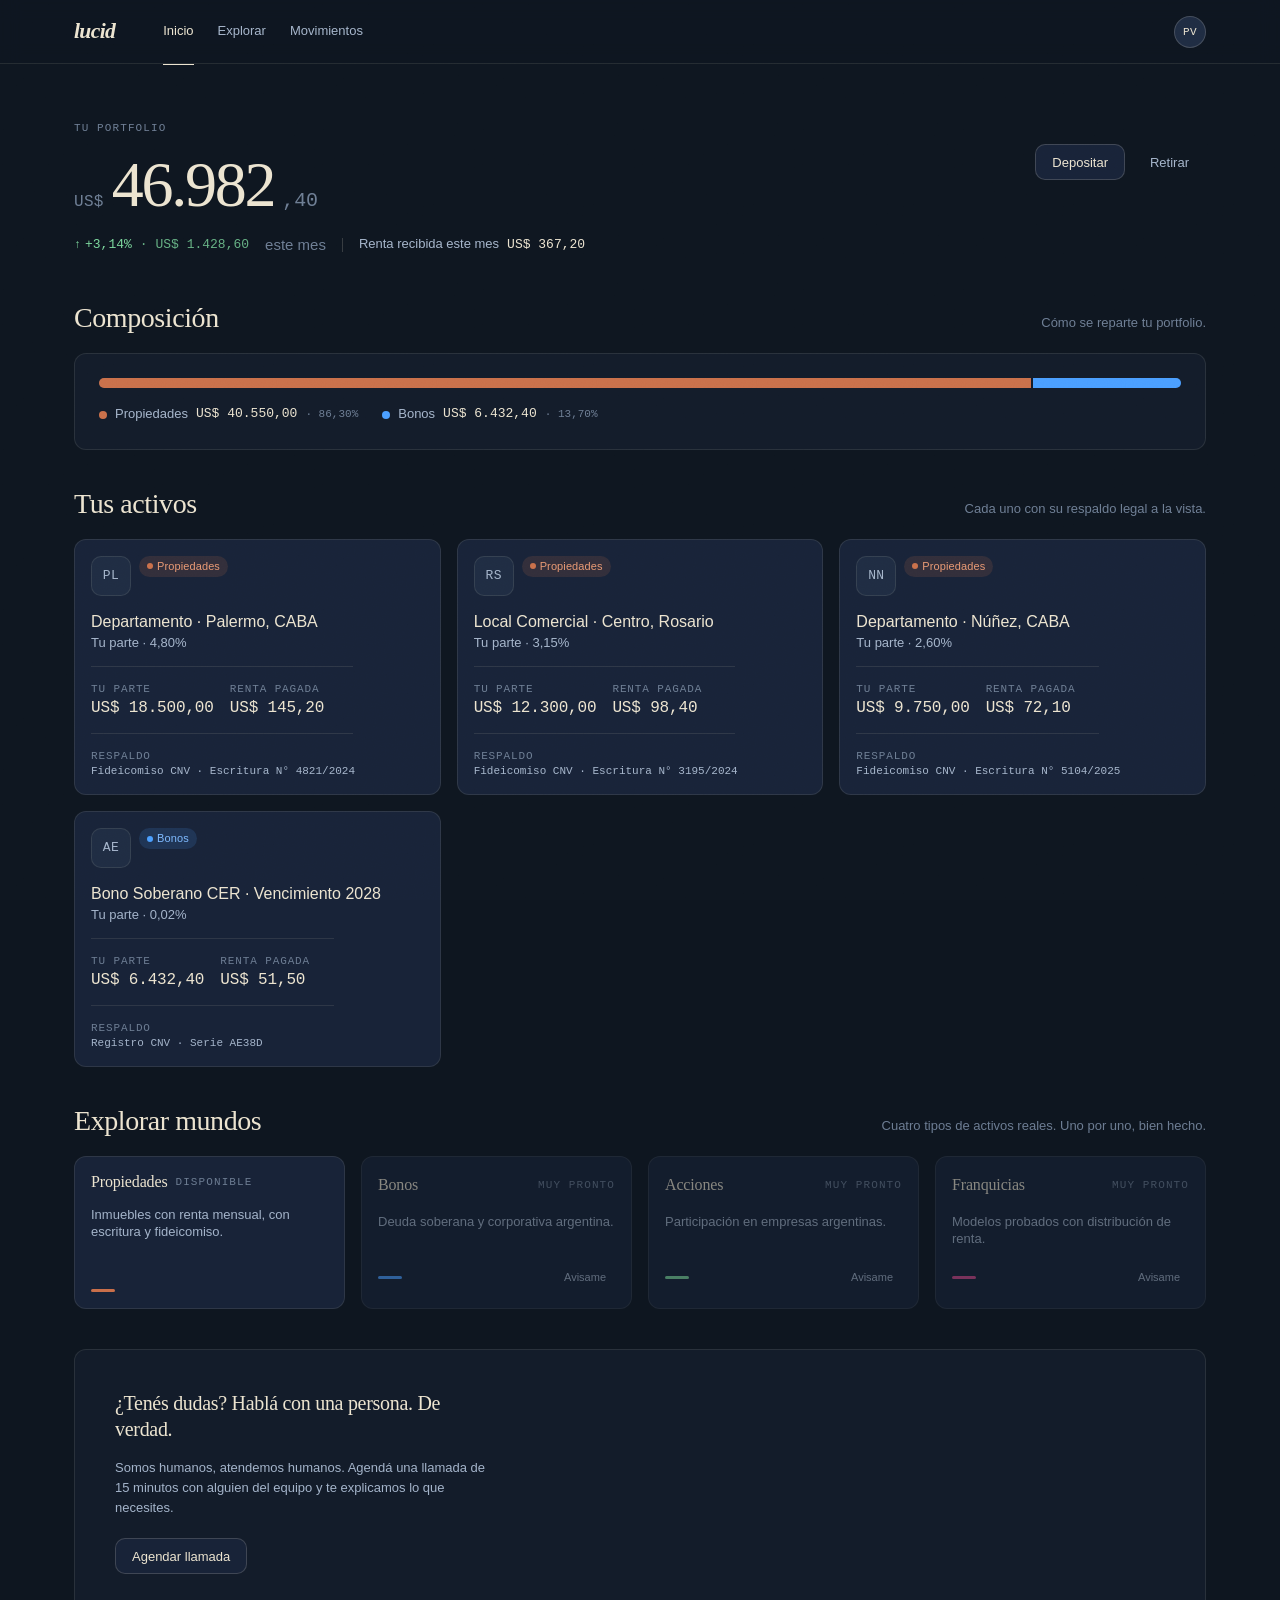
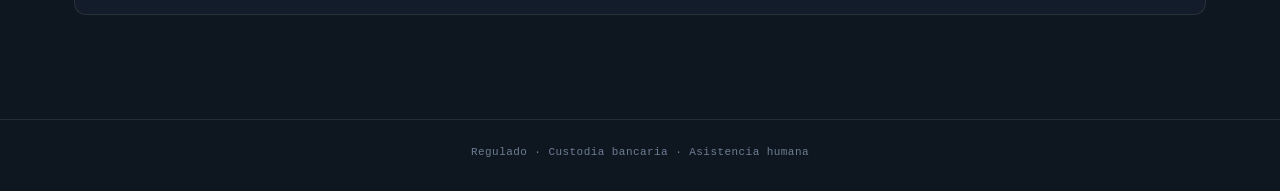
==== app.html @ 6e8e68ed "Initial commit — Lucid landing + panel Landing (index.html): - Hero con asamblea tokenizada: SVG mes" ====
<!DOCTYPE html>
<html lang="es-AR">
<head>
  <meta charset="UTF-8">
  <meta name="viewport" content="width=device-width, initial-scale=1">
  <meta name="theme-color" content="#0E1620">
  <title>lucid · Panel</title>
  <meta name="description" content="lucid — invertí en activos reales, con respaldo a la vista.">

  <link rel="icon" type="image/svg+xml" href="img/favicon.svg">

  <link rel="preconnect" href="https://fonts.googleapis.com">
  <link rel="preconnect" href="https://fonts.gstatic.com" crossorigin>
  <link rel="stylesheet" href="https://fonts.googleapis.com/css2?family=Unbounded:wght@400;500;600;700;800;900&family=Geist:wght@400;500;600;700&family=Geist+Mono:wght@400;500&display=swap">

  <link rel="stylesheet" href="css/tokens.css">
  <link rel="stylesheet" href="css/layout.css">
  <link rel="stylesheet" href="css/components.css">
</head>
<body>
  <div class="app">

    <!-- ============================================================ Topbar -->
    <header class="topbar">
      <div class="topbar__inner">
        <a href="index.html" class="wordmark" aria-label="lucid, ir al sitio público">
          lucid
        </a>

        <nav class="topbar__nav" aria-label="Navegación principal">
          <a href="#" class="nav__link nav__link--active" aria-current="page">Inicio</a>
          <a href="#" class="nav__link">Explorar</a>
          <a href="#" class="nav__link">Movimientos</a>
        </nav>

        <div class="topbar__actions">
          <button class="avatar" aria-label="Tu cuenta" data-avatar>PV</button>
        </div>
      </div>
    </header>

    <main class="main">

      <!-- ============================================================ Hero -->
      <section class="hero" aria-labelledby="hero-label">
        <div class="hero__main">
          <span class="hero__label" id="hero-label">Tu portfolio</span>

          <div class="hero__total">
            <span class="hero__currency">US$</span>
            <span class="hero__amount" data-total-int aria-live="polite">0</span><span class="hero__cents" data-total-dec>,00</span>
          </div>

          <div class="hero__meta">
            <span class="hero__delta hero__delta--up" data-delta>
              <span class="hero__delta-arrow" aria-hidden="true">↑</span>
              <span data-delta-value>+0,00%</span>
              <span class="hero__delta-abs" data-delta-abs>US$ 0,00</span>
            </span>
            <span class="hero__delta-period" data-delta-period>este mes</span>

            <span class="hero__separator" aria-hidden="true"></span>

            <span class="hero__rent">
              Renta recibida este mes
              <span class="hero__rent-value" data-rent>US$ 0,00</span>
            </span>
          </div>
        </div>

        <div class="hero__actions" role="group" aria-label="Acciones de dinero">
          <button class="btn btn--secondary" aria-label="Depositar dinero">Depositar</button>
          <button class="btn btn--ghost"     aria-label="Retirar dinero">Retirar</button>
        </div>
      </section>

      <!-- ============================================================ Composición -->
      <section class="section" id="composition-section" aria-labelledby="composition-title" hidden>
        <div class="section__header">
          <h2 class="section__title" id="composition-title">Composición</h2>
          <span class="section__hint">Cómo se reparte tu portfolio.</span>
        </div>
        <div class="composition" data-composition></div>
      </section>

      <!-- ============================================================ Mis activos -->
      <section class="section" aria-labelledby="assets-title">
        <div class="section__header">
          <h2 class="section__title" id="assets-title">Tus activos</h2>
          <span class="section__hint">Cada uno con su respaldo legal a la vista.</span>
        </div>
        <div class="assets-grid" data-assets></div>
      </section>

      <!-- ============================================================ Mundos -->
      <section class="section" aria-labelledby="worlds-title">
        <div class="section__header">
          <h2 class="section__title" id="worlds-title">Explorar mundos</h2>
          <span class="section__hint">Cuatro tipos de activos reales. Uno por uno, bien hecho.</span>
        </div>
        <div class="worlds-row" data-worlds></div>
      </section>

      <!-- ============================================================ Asistente humano -->
      <section class="section" aria-labelledby="assist-title">
        <div class="assist">
          <h2 class="assist__title" id="assist-title">¿Tenés dudas? Hablá con una persona. De verdad.</h2>
          <p class="assist__desc">Somos humanos, atendemos humanos. Agendá una llamada de 15 minutos con alguien del equipo y te explicamos lo que necesites.</p>
          <button class="btn btn--secondary assist__cta">Agendar llamada</button>
        </div>
      </section>

    </main>

    <!-- ============================================================ Footer -->
    <footer class="footer">
      <div class="footer__inner">
        Regulado · Custodia bancaria · Asistencia humana
      </div>
    </footer>

  </div>

  <script src="js/app.js"></script>
</body>
</html>
---- css/tokens.css ----
/* ==========================================================================
   LUCID · Design tokens
   Paleta "Mercado nocturno" — dark-first, navy petróleo con tinta crema.
   Escapa del "otro dark UI genérico" invirtiendo la temperatura:
   fondo frío, tinta cálida, acentos saturados vivos.

   Referencias madre: Ondo Finance (RWA institucional), Ethena, Klim.
   ========================================================================== */

:root {
  /* ============================================================
     Superficies — navy petróleo, no negro puro
     ============================================================ */
  --bg:    #0E1620;   /* base — landing y dashboard */
  --bg-1:  #131C2A;   /* elevación 1 — bloques teñidos sutiles */
  --bg-2:  #182338;   /* card estándar */
  --bg-3:  #1F2C42;   /* superficie fuerte — hover, chips */

  /* ============================================================
     Texto — crema cálida, no blanco frío
     ============================================================ */
  --text-primary:   #ECE4D0;
  --text-secondary: #A4B4CA;
  --text-muted:     #6D7D93;
  --text-disabled:  #4A5872;

  /* ============================================================
     Bordes hairline
     ============================================================ */
  --border:        rgba(236, 228, 208, 0.10);
  --border-strong: rgba(236, 228, 208, 0.18);
  --border-focus:  rgba(229, 178, 74, 0.55);   /* halo ámbar en focus */

  /* ============================================================
     Marca — ámbar Lucid
     Único en fintech AR. Cercano a oro / trigo / reserva.
     No es naranja pop; es un ámbar profundo con warmth.
     ============================================================ */
  --brand:       #E5B24A;
  --brand-hover: #FFC96B;
  --brand-ink:   #F5C670;
  --brand-tint:  rgba(229, 178, 74, 0.14);

  /* ============================================================
     Verticales — cada mundo con su color propio
     ============================================================ */
  /* Propiedades — terracota (identidad del vertical) */
  --world-propiedades:      #C96F4A;
  --world-propiedades-tint: rgba(201, 111, 74, 0.14);
  --world-propiedades-ink:  #E89873;

  /* Bonos — cobalto Base */
  --world-bonos:      #4A9EFF;
  --world-bonos-tint: rgba(74, 158, 255, 0.14);
  --world-bonos-ink:  #7CB8FF;

  /* Acciones — verde menta Pendle */
  --world-acciones:      #7BD69C;
  --world-acciones-tint: rgba(123, 214, 156, 0.14);
  --world-acciones-ink:  #9CE0B5;

  /* Franquicias — magenta Uniswap-adjacent (único en fintech AR) */
  --world-franquicias:      #D14A8C;
  --world-franquicias-tint: rgba(209, 74, 140, 0.14);
  --world-franquicias-ink:  #E876AA;

  /* ============================================================
     Performance — verdes y rojos que dialogan con la paleta
     ============================================================ */
  --positive: #7BD69C;
  --negative: #E77070;

  /* ============================================================
     Tipografía — Zodiak (display serif) + Switzer (body sans)
     Zodiak: serif de display con cortes modernistas. Italic
     como gesto editorial principal (wordmark, tagline).
     Switzer: neo-grotesque refinado tipo Söhne, cuerpo silencioso.
     JetBrains Mono se queda para cifras tabulares.
     ============================================================ */
  --font-display: 'Zodiak', 'Times New Roman', serif;
  --font-body:    'Switzer', -apple-system, BlinkMacSystemFont, 'Segoe UI', sans-serif;
  --font-mono:    'JetBrains Mono', ui-monospace, 'SF Mono', Menlo, monospace;

  /* Escala tipográfica (rem, base 16px) */
  --text-xs:   0.6875rem;   /* 11px */
  --text-sm:   0.8125rem;   /* 13px */
  --text-base: 0.9375rem;   /* 15px — un pelo más grande, Geist respira */
  --text-md:   1rem;        /* 16px */
  --text-lg:   1.25rem;     /* 20px */
  --text-xl:   1.75rem;     /* 28px */
  --text-2xl:  2.5rem;      /* 40px */
  --text-3xl:  4rem;        /* 64px */

  /* Pesos */
  --weight-regular:   400;
  --weight-medium:    500;
  --weight-semibold:  600;
  --weight-bold:      700;
  --weight-extrabold: 800;

  /* Line heights */
  --leading-tight: 1.02;
  --leading-snug:  1.30;
  --leading-base:  1.55;

  /* Espaciado */
  --space-1: 4px;
  --space-2: 8px;
  --space-3: 16px;
  --space-4: 24px;
  --space-5: 40px;
  --space-6: 64px;
  --space-7: 96px;
  --space-8: 128px;

  /* Radius */
  --radius-sm:   10px;   /* controles */
  --radius-md:   12px;   /* CTAs pill (pulze pattern) */
  --radius-lg:   16px;   /* cards */
  --radius-xl:   20px;   /* superficies grandes */
  --radius-full: 999px;  /* pills, dots, nav flotante */

  /* Transiciones */
  --ease:            cubic-bezier(0.4, 0, 0.2, 1);
  --transition-fast: 150ms var(--ease);
  --transition-base: 200ms var(--ease);
  --transition-slow: 250ms var(--ease);

  /* Layout */
  --max-width:        1180px;
  --max-width-narrow: 880px;
  --topbar-height:    64px;
}

/* ==========================================================================
   Reset y base
   ========================================================================== */

*, *::before, *::after {
  box-sizing: border-box;
  margin: 0;
  padding: 0;
}

html {
  -webkit-text-size-adjust: 100%;
  -moz-tab-size: 4;
  tab-size: 4;
}

body {
  min-height: 100vh;
  background: var(--bg);
  color: var(--text-primary);
  font-family: var(--font-body);
  font-size: var(--text-base);
  line-height: var(--leading-base);
  font-weight: var(--weight-regular);
  -webkit-font-smoothing: antialiased;
  -moz-osx-font-smoothing: grayscale;
  text-rendering: optimizeLegibility;
}

button, input, select, textarea {
  font-family: inherit;
  font-size: inherit;
  color: inherit;
}

button {
  background: transparent;
  border: 0;
  cursor: pointer;
}

a {
  color: inherit;
  text-decoration: none;
}

img, svg {
  display: block;
  max-width: 100%;
}

.num {
  font-family: var(--font-mono);
  font-variant-numeric: tabular-nums;
  font-feature-settings: 'tnum' 1;
  letter-spacing: -0.01em;
}

:focus-visible {
  outline: 2px solid var(--border-focus);
  outline-offset: 2px;
  border-radius: 4px;
}

.visually-hidden {
  position: absolute;
  width: 1px;
  height: 1px;
  padding: 0;
  margin: -1px;
  overflow: hidden;
  clip: rect(0, 0, 0, 0);
  border: 0;
}

@media (prefers-reduced-motion: reduce) {
  *, *::before, *::after {
    animation-duration: 0.01ms !important;
    transition-duration: 0.01ms !important;
  }
}
---- css/layout.css ----
/* ==========================================================================
   LUCID · Layout
   Estructura de la app: contenedor, topbar, secciones, grids, footer.
   Mobile-first. Ancho máximo 1180px, contenido siempre respirado.
   ========================================================================== */

.app {
  min-height: 100vh;
  display: flex;
  flex-direction: column;
}

/* ---------- Topbar ----------------------------------------------------- */
.topbar {
  position: sticky;
  top: 0;
  z-index: 10;
  height: var(--topbar-height);
  background: color-mix(in srgb, var(--bg) 88%, transparent);
  backdrop-filter: blur(10px);
  -webkit-backdrop-filter: blur(10px);
  border-bottom: 1px solid var(--border);
}

.topbar__inner {
  height: 100%;
  max-width: var(--max-width);
  margin: 0 auto;
  padding: 0 var(--space-4);
  display: flex;
  align-items: center;
  gap: var(--space-4);
}

.topbar__nav {
  display: flex;
  gap: var(--space-4);
  margin-left: var(--space-4);
  flex: 1;
}

.topbar__actions {
  display: flex;
  align-items: center;
  gap: var(--space-3);
}

/* ---------- Main ------------------------------------------------------- */
.main {
  flex: 1;
  width: 100%;
  max-width: var(--max-width);
  margin: 0 auto;
  padding: var(--space-5) var(--space-4) var(--space-6);
  display: flex;
  flex-direction: column;
  gap: var(--space-5);
}

/* ---------- Section reutilizable -------------------------------------- */
.section {
  display: flex;
  flex-direction: column;
  gap: var(--space-3);
}

.section__header {
  display: flex;
  align-items: baseline;
  justify-content: space-between;
  gap: var(--space-3);
  padding-bottom: var(--space-1);
}

.section__title {
  font-family: var(--font-display);
  font-size: var(--text-xl);
  font-weight: var(--weight-regular);
  color: var(--text-primary);
  letter-spacing: -0.015em;
  line-height: var(--leading-tight);
}

.section__hint {
  font-size: var(--text-sm);
  color: var(--text-muted);
}

/* ---------- Grids ------------------------------------------------------ */
.assets-grid {
  display: grid;
  grid-template-columns: repeat(auto-fill, minmax(280px, 1fr));
  gap: var(--space-3);
}

.worlds-row {
  display: grid;
  grid-template-columns: repeat(4, 1fr);
  gap: var(--space-3);
}

/* ---------- Footer ----------------------------------------------------- */
.footer {
  border-top: 1px solid var(--border);
  padding: var(--space-4);
  margin-top: var(--space-5);
}

.footer__inner {
  max-width: var(--max-width);
  margin: 0 auto;
  font-family: var(--font-mono);
  font-size: var(--text-xs);
  color: var(--text-muted);
  letter-spacing: 0.04em;
  text-align: center;
}

/* ==========================================================================
   Responsive
   ========================================================================== */

@media (max-width: 900px) {
  .worlds-row {
    grid-template-columns: repeat(2, 1fr);
  }
}

@media (max-width: 720px) {
  .topbar__inner {
    padding: 0 var(--space-3);
    gap: var(--space-3);
  }
  .topbar__nav {
    margin-left: var(--space-3);
    gap: var(--space-3);
  }
  .main {
    padding: var(--space-4) var(--space-3) var(--space-5);
    gap: var(--space-5);
  }
}

@media (max-width: 520px) {
  .topbar__nav {
    /* En móvil dejamos wordmark + avatar; la nav vive en el drawer del futuro */
    display: none;
  }
  .assets-grid {
    grid-template-columns: 1fr;
  }
  .worlds-row {
    grid-template-columns: 1fr;
  }
}
---- css/components.css ----
/* ==========================================================================
   LUCID · Componentes
   Wordmark, botones, chips, hero, composición, asset card, world tile,
   asistente humano. Todos los valores vienen de tokens.css.
   ========================================================================== */

/* ==========================================================================
   Textura de papel — grano SVG procedural aplicado globalmente.
   Muy sutil (opacidad ~0.05), pointer-events off. Compensa la frialdad
   digital del navy petróleo con un touch material tipo impresión offset.
   Se aplica a landing y dashboard por igual (tokens.css es shared).
   ========================================================================== */
body::before {
  content: '';
  position: fixed;
  inset: 0;
  z-index: 100;
  pointer-events: none;
  opacity: 0.055;
  mix-blend-mode: overlay;
  background-image: url("data:image/svg+xml;utf8,<svg xmlns='http://www.w3.org/2000/svg' width='160' height='160'><filter id='n'><feTurbulence type='fractalNoise' baseFrequency='0.9' numOctaves='2' stitchTiles='stitch' seed='7'/><feColorMatrix values='0 0 0 0 0.93 0 0 0 0 0.89 0 0 0 0 0.81 0 0 0 0.85 0'/></filter><rect width='100%25' height='100%25' filter='url(%23n)'/></svg>");
  background-repeat: repeat;
  background-size: 160px 160px;
}

/* Con prefers-reduced-transparency respetamos la preferencia del sistema. */
@media (prefers-reduced-transparency: reduce) {
  body::before { display: none; }
}

/* ---------- Wordmark ---------------------------------------------------
   "lucid" en minúscula. La "i" es un haz (dotless ı) en color ámbar brand,
   con leve halo — la "luz" de la marca. Se reusa en topbar y footer.
   ---------------------------------------------------------------------- */
.wordmark {
  display: inline-flex;
  align-items: baseline;
  font-family: var(--font-display);
  font-size: 1.35rem;
  line-height: 1;
  font-weight: 700;
  font-style: italic;
  letter-spacing: -0.03em;
  color: var(--text-primary);
  user-select: none;
}


/* ---------- Nav topbar ------------------------------------------------- */
.nav__link {
  position: relative;
  font-size: var(--text-sm);
  color: var(--text-secondary);
  padding: var(--space-1) 0;
  transition: color var(--transition-fast);
}

.nav__link:hover {
  color: var(--text-primary);
}

.nav__link--active {
  color: var(--text-primary);
}

/* Subrayado hairline del link activo, alineado al borde inferior de la topbar */
.nav__link--active::after {
  content: '';
  position: absolute;
  inset: auto 0 -19px 0;
  height: 1px;
  background: var(--text-primary);
}

/* ---------- Avatar ----------------------------------------------------- */
.avatar {
  width: 32px;
  height: 32px;
  border-radius: var(--radius-full);
  background: var(--bg-3);
  border: 1px solid var(--border-strong);
  color: var(--text-primary);
  font-family: var(--font-mono);
  font-size: var(--text-xs);
  font-weight: var(--weight-medium);
  display: inline-flex;
  align-items: center;
  justify-content: center;
  letter-spacing: 0.03em;
  transition: border-color var(--transition-fast), background var(--transition-fast);
}

.avatar:hover {
  border-color: var(--border-focus);
  background: var(--bg-2);
}

/* ---------- Botones ---------------------------------------------------- */
.btn {
  display: inline-flex;
  align-items: center;
  justify-content: center;
  gap: var(--space-2);
  height: 36px;
  padding: 0 var(--space-3);
  border: 1px solid transparent;
  border-radius: var(--radius-sm);
  font-size: var(--text-sm);
  font-weight: var(--weight-medium);
  line-height: 1;
  white-space: nowrap;
  transition:
    background var(--transition-fast),
    border-color var(--transition-fast),
    color var(--transition-fast);
}

.btn--primary {
  background: var(--text-primary);
  color: var(--bg);
}
.btn--primary:hover {
  background: #ffffff;
}

.btn--secondary {
  background: var(--bg-2);
  color: var(--text-primary);
  border-color: var(--border-strong);
}
.btn--secondary:hover {
  background: var(--bg-3);
  border-color: var(--border-focus);
}

.btn--ghost {
  background: transparent;
  color: var(--text-secondary);
  border-color: transparent;
}
.btn--ghost:hover {
  color: var(--text-primary);
  background: var(--bg-2);
}

.btn--sm {
  height: 28px;
  padding: 0 var(--space-2);
  font-size: var(--text-xs);
}

.btn:disabled,
.btn[aria-disabled='true'] {
  cursor: not-allowed;
  color: var(--text-disabled);
  background: transparent;
  border-color: var(--border);
}

/* ---------- Chip de mundo --------------------------------------------- */
.chip {
  display: inline-flex;
  align-items: center;
  gap: var(--space-1);
  padding: 3px var(--space-2);
  border-radius: var(--radius-full);
  font-family: var(--font-body);
  font-size: var(--text-xs);
  font-weight: var(--weight-medium);
  line-height: 1.4;
  letter-spacing: 0.01em;
  white-space: nowrap;
}

.chip__dot {
  width: 6px;
  height: 6px;
  border-radius: var(--radius-full);
}

.chip--propiedades { background: var(--world-propiedades-tint); color: var(--world-propiedades-ink); }
.chip--propiedades .chip__dot { background: var(--world-propiedades); }

.chip--bonos { background: var(--world-bonos-tint); color: var(--world-bonos-ink); }
.chip--bonos .chip__dot { background: var(--world-bonos); }

.chip--acciones { background: var(--world-acciones-tint); color: var(--world-acciones-ink); }
.chip--acciones .chip__dot { background: var(--world-acciones); }

.chip--franquicias { background: var(--world-franquicias-tint); color: var(--world-franquicias-ink); }
.chip--franquicias .chip__dot { background: var(--world-franquicias); }

/* ==========================================================================
   HERO — el valor total del portfolio
   Jerarquía innegociable: total → variación → renta.
   ========================================================================== */

.hero {
  display: flex;
  align-items: flex-start;
  justify-content: space-between;
  gap: var(--space-4);
  padding: var(--space-3) 0 var(--space-2);
}

.hero__main {
  display: flex;
  flex-direction: column;
  gap: var(--space-3);
  min-width: 0;
}

.hero__label {
  font-family: var(--font-mono);
  font-size: var(--text-xs);
  color: var(--text-muted);
  text-transform: uppercase;
  letter-spacing: 0.1em;
}

.hero__total {
  display: flex;
  align-items: baseline;
  gap: var(--space-2);
  flex-wrap: wrap;
}

.hero__currency {
  font-family: var(--font-mono);
  font-size: var(--text-md);
  color: var(--text-muted);
  font-weight: var(--weight-regular);
  letter-spacing: 0.02em;
}

.hero__amount {
  font-family: var(--font-display);
  font-size: var(--text-3xl);
  font-weight: var(--weight-regular);
  color: var(--text-primary);
  letter-spacing: -0.035em;
  line-height: 1;
  font-variant-numeric: tabular-nums;
}

.hero__cents {
  font-family: var(--font-mono);
  font-size: 1.25rem;
  color: var(--text-muted);
  font-variant-numeric: tabular-nums;
  letter-spacing: -0.01em;
}

.hero__meta {
  display: flex;
  align-items: center;
  gap: var(--space-3);
  flex-wrap: wrap;
}

.hero__delta {
  display: inline-flex;
  align-items: center;
  gap: 4px;
  font-family: var(--font-mono);
  font-size: var(--text-sm);
  font-variant-numeric: tabular-nums;
}

.hero__delta--up   { color: var(--positive); }
.hero__delta--down { color: var(--negative); }

.hero__delta-arrow { font-size: 0.9em; }
.hero__delta-abs   { color: currentColor; opacity: 0.8; margin-left: 4px; }
.hero__delta-period { color: var(--text-muted); font-family: var(--font-body); }

.hero__separator {
  width: 1px;
  height: 14px;
  background: var(--border-strong);
}

.hero__rent {
  display: inline-flex;
  align-items: baseline;
  gap: var(--space-2);
  font-size: var(--text-sm);
  color: var(--text-secondary);
}

.hero__rent-value {
  font-family: var(--font-mono);
  color: var(--text-primary);
  font-variant-numeric: tabular-nums;
}

.hero__actions {
  display: flex;
  gap: var(--space-2);
  align-self: flex-start;
  padding-top: var(--space-4);
}

/* ==========================================================================
   COMPOSICIÓN — barra segmentada por mundo + leyenda
   ========================================================================== */

.composition {
  background: var(--bg-1);
  border: 1px solid var(--border);
  border-radius: var(--radius-md);
  padding: var(--space-4);
  display: flex;
  flex-direction: column;
  gap: var(--space-3);
}

.composition__bar {
  display: flex;
  height: 10px;
  width: 100%;
  border-radius: var(--radius-full);
  overflow: hidden;
  background: var(--bg-3);
}

.composition__segment {
  height: 100%;
  transition: opacity var(--transition-fast);
}

.composition__segment + .composition__segment {
  /* Gap sutil entre segmentos, sin encimar el color */
  box-shadow: -2px 0 0 0 var(--bg-1);
}

.composition__legend {
  display: flex;
  flex-wrap: wrap;
  gap: var(--space-4);
}

.composition__item {
  display: inline-flex;
  align-items: center;
  gap: var(--space-2);
  font-size: var(--text-sm);
}

.composition__dot {
  width: 8px;
  height: 8px;
  border-radius: var(--radius-full);
}

.composition__name    { color: var(--text-secondary); }
.composition__value   { font-family: var(--font-mono); color: var(--text-primary); font-variant-numeric: tabular-nums; }
.composition__percent { font-family: var(--font-mono); color: var(--text-muted); font-size: var(--text-xs); }

/* ==========================================================================
   ASSET CARD — cada posición del portfolio
   Divulgación progresiva: título → stats → respaldo (siempre visible).
   ========================================================================== */

.asset {
  display: flex;
  flex-direction: column;
  gap: var(--space-3);
  background: var(--bg-2);
  border: 1px solid var(--border);
  border-radius: var(--radius-md);
  padding: var(--space-3);
  text-align: left;
  transition:
    border-color var(--transition-fast),
    background var(--transition-fast),
    transform var(--transition-fast);
}

.asset:hover {
  border-color: var(--border-strong);
  background: var(--bg-3);
}

.asset:active {
  transform: translateY(1px);
}

.asset__head {
  display: flex;
  align-items: flex-start;
  justify-content: space-between;
  gap: var(--space-2);
}

.asset__id {
  width: 40px;
  height: 40px;
  border-radius: var(--radius-sm);
  background: var(--bg-3);
  border: 1px solid var(--border);
  color: var(--text-secondary);
  font-family: var(--font-mono);
  font-size: var(--text-sm);
  font-weight: var(--weight-medium);
  display: inline-flex;
  align-items: center;
  justify-content: center;
  letter-spacing: 0.03em;
  flex-shrink: 0;
}

.asset__meta {
  display: flex;
  flex-direction: column;
  gap: 2px;
  min-width: 0;
}

.asset__title {
  font-size: var(--text-md);
  font-weight: var(--weight-medium);
  color: var(--text-primary);
  line-height: var(--leading-snug);
}

.asset__location {
  font-size: var(--text-sm);
  color: var(--text-secondary);
}

.asset__body {
  display: grid;
  grid-template-columns: 1fr 1fr;
  gap: var(--space-3);
  padding: var(--space-3) 0;
  border-top: 1px solid var(--border);
  border-bottom: 1px solid var(--border);
}

.asset__stat {
  display: flex;
  flex-direction: column;
  gap: 4px;
  min-width: 0;
}

.asset__stat-label {
  font-family: var(--font-mono);
  font-size: var(--text-xs);
  color: var(--text-muted);
  text-transform: uppercase;
  letter-spacing: 0.08em;
}

.asset__stat-value {
  font-family: var(--font-mono);
  font-size: var(--text-md);
  color: var(--text-primary);
  font-variant-numeric: tabular-nums;
  letter-spacing: -0.01em;
}

.asset__backing {
  display: flex;
  flex-direction: column;
  gap: 2px;
}

.asset__backing-label {
  font-family: var(--font-mono);
  font-size: var(--text-xs);
  color: var(--text-muted);
  text-transform: uppercase;
  letter-spacing: 0.08em;
}

.asset__backing-value {
  font-family: var(--font-mono);
  font-size: var(--text-xs);
  color: var(--text-secondary);
  line-height: var(--leading-snug);
}

/* ==========================================================================
   WORLD TILE — los cuatro mundos en Explorar
   ========================================================================== */

.world-tile {
  display: flex;
  flex-direction: column;
  gap: var(--space-3);
  background: var(--bg-2);
  border: 1px solid var(--border);
  border-radius: var(--radius-md);
  padding: var(--space-3);
  min-height: 140px;
  text-align: left;
  transition:
    border-color var(--transition-fast),
    background var(--transition-fast);
}

.world-tile--active {
  cursor: pointer;
}

.world-tile--active:hover {
  border-color: var(--border-strong);
  background: var(--bg-3);
}

.world-tile--soon {
  opacity: 0.55;
}

.world-tile__head {
  display: flex;
  align-items: center;
  justify-content: space-between;
  gap: var(--space-2);
}

.world-tile__name {
  font-family: var(--font-display);
  font-size: var(--text-md);
  font-weight: var(--weight-regular);
  color: var(--text-primary);
  letter-spacing: -0.01em;
}

.world-tile__status {
  font-family: var(--font-mono);
  font-size: var(--text-xs);
  color: var(--text-muted);
  text-transform: uppercase;
  letter-spacing: 0.1em;
}

.world-tile__desc {
  font-size: var(--text-sm);
  color: var(--text-secondary);
  line-height: var(--leading-snug);
  flex: 1;
}

.world-tile__foot {
  display: flex;
  justify-content: space-between;
  align-items: center;
  gap: var(--space-2);
}

.world-tile__accent {
  width: 24px;
  height: 3px;
  border-radius: var(--radius-full);
}

/* ==========================================================================
   ASSIST — card de asistente humano
   ========================================================================== */

.assist {
  display: flex;
  flex-direction: column;
  gap: var(--space-3);
  background: var(--bg-1);
  border: 1px solid var(--border);
  border-radius: var(--radius-md);
  padding: var(--space-5);
}

.assist__title {
  font-family: var(--font-display);
  font-size: var(--text-lg);
  font-weight: var(--weight-regular);
  color: var(--text-primary);
  letter-spacing: -0.015em;
  line-height: var(--leading-snug);
  max-width: 34ch;
}

.assist__desc {
  font-size: var(--text-sm);
  color: var(--text-secondary);
  max-width: 52ch;
}

.assist__cta {
  align-self: flex-start;
  margin-top: var(--space-1);
}

/* ==========================================================================
   Responsive específicos de componentes
   ========================================================================== */

@media (max-width: 720px) {
  .hero {
    flex-direction: column;
    align-items: stretch;
  }
  .hero__actions {
    padding-top: 0;
  }
  .hero__actions .btn {
    flex: 1;
  }
  .hero__amount {
    font-size: 3rem;
  }
  .assist {
    padding: var(--space-4);
  }
}

@media (max-width: 420px) {
  .hero__amount {
    font-size: 2.5rem;
  }
  .composition__legend {
    gap: var(--space-3);
  }
}
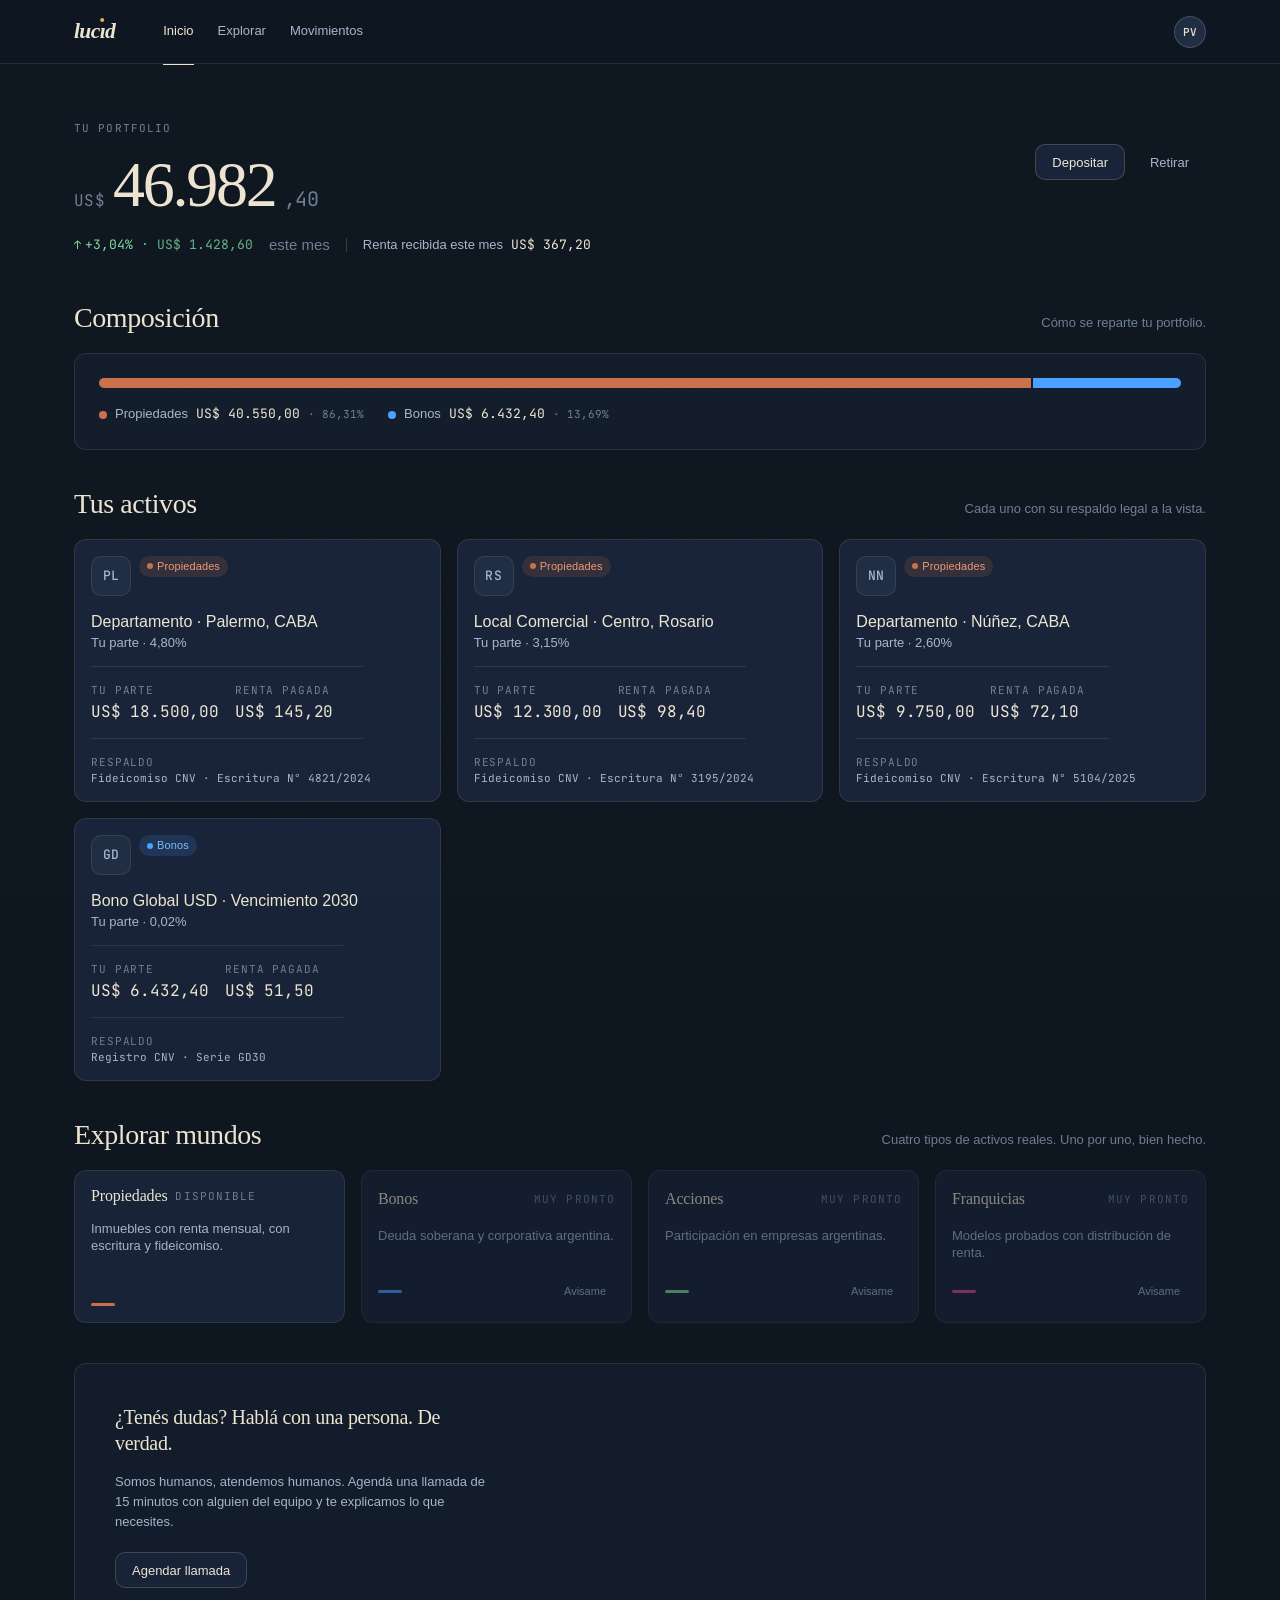
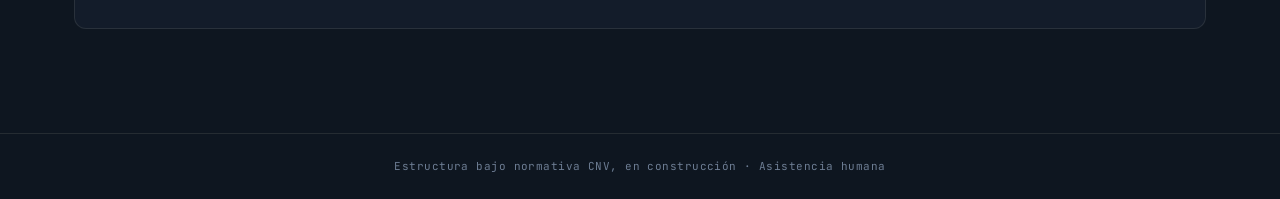
==== commit d4fb6e51: "Sprints 2A/2B/2C — canon, identidad, datos, conversión y pulido - Canon: CLAUDE.md establece marca (" ====
--- a/app.html
+++ b/app.html
@@ -7,11 +7,23 @@
   <title>lucid · Panel</title>
   <meta name="description" content="lucid — invertí en activos reales, con respaldo a la vista.">
 
+  <meta property="og:title" content="lucid — Lo real, para todos.">
+  <meta property="og:description" content="lucid — invertí en activos reales, con respaldo a la vista.">
+  <meta property="og:type" content="website">
+  <meta property="og:image" content="img/og.png">
+  <meta name="twitter:card" content="summary_large_image">
+  <meta name="twitter:title" content="lucid — Lo real, para todos.">
+  <meta name="twitter:description" content="lucid — invertí en activos reales, con respaldo a la vista.">
+  <meta name="twitter:image" content="img/og.png">
+
   <link rel="icon" type="image/svg+xml" href="img/favicon.svg">
 
+  <link rel="preconnect" href="https://api.fontshare.com" crossorigin>
+  <link rel="preconnect" href="https://cdn.fontshare.com" crossorigin>
   <link rel="preconnect" href="https://fonts.googleapis.com">
   <link rel="preconnect" href="https://fonts.gstatic.com" crossorigin>
-  <link rel="stylesheet" href="https://fonts.googleapis.com/css2?family=Unbounded:wght@400;500;600;700;800;900&family=Geist:wght@400;500;600;700&family=Geist+Mono:wght@400;500&display=swap">
+  <link rel="stylesheet" href="https://api.fontshare.com/v2/css?f[]=zodiak@400,401,700,701&f[]=switzer@400,500,600,700&display=swap">
+  <link rel="stylesheet" href="https://fonts.googleapis.com/css2?family=JetBrains+Mono:wght@400;500&display=swap">
 
   <link rel="stylesheet" href="css/tokens.css">
   <link rel="stylesheet" href="css/layout.css">
@@ -23,8 +35,8 @@
     <!-- ============================================================ Topbar -->
     <header class="topbar">
       <div class="topbar__inner">
-        <a href="index.html" class="wordmark" aria-label="lucid, ir al sitio público">
-          lucid
+        <a href="index.html" class="wordmark" aria-label="lucid, ir al sitio público" data-wordmark>
+          <span aria-hidden="true">luc<span class="wm-i">ı<span class="wm-dot"></span></span>d</span>
         </a>
 
         <nav class="topbar__nav" aria-label="Navegación principal">
@@ -92,8 +104,20 @@
         <div class="assets-grid" data-assets></div>
       </section>
 
+      <!-- ============================================================ Estado vacío
+           Se muestra cuando el usuario todavía no invirtió (assets vacío).
+           Sustituye a la grilla de activos. Cálido, sin espectáculo.
+      -->
+      <section class="empty-state" id="assets-empty" hidden>
+        <div class="empty-state__inner">
+          <h2 class="empty-state__title">Tu primer activo real te está esperando.</h2>
+          <p class="empty-state__desc">Elegí un mundo para empezar. Cada activo viene con su respaldo a la vista.</p>
+          <button class="btn btn--secondary" type="button" data-empty-cta>Explorar mundos</button>
+        </div>
+      </section>
+
       <!-- ============================================================ Mundos -->
-      <section class="section" aria-labelledby="worlds-title">
+      <section class="section" id="worlds-section" aria-labelledby="worlds-title">
         <div class="section__header">
           <h2 class="section__title" id="worlds-title">Explorar mundos</h2>
           <span class="section__hint">Cuatro tipos de activos reales. Uno por uno, bien hecho.</span>
@@ -115,12 +139,12 @@
     <!-- ============================================================ Footer -->
     <footer class="footer">
       <div class="footer__inner">
-        Regulado · Custodia bancaria · Asistencia humana
+        Estructura bajo normativa CNV, en construcción · Asistencia humana
       </div>
     </footer>
 
   </div>
 
-  <script src="js/app.js"></script>
+  <script src="js/app.js?v=3"></script>
 </body>
 </html>
--- a/css/tokens.css
+++ b/css/tokens.css
@@ -84,7 +84,7 @@
   /* Escala tipográfica (rem, base 16px) */
   --text-xs:   0.6875rem;   /* 11px */
   --text-sm:   0.8125rem;   /* 13px */
-  --text-base: 0.9375rem;   /* 15px — un pelo más grande, Geist respira */
+  --text-base: 0.9375rem;   /* 15px */
   --text-md:   1rem;        /* 16px */
   --text-lg:   1.25rem;     /* 20px */
   --text-xl:   1.75rem;     /* 28px */
@@ -183,6 +183,11 @@
   max-width: 100%;
 }
 
+/* `[hidden]` debe ganar por sobre reglas con display: flex/grid/block. */
+[hidden] {
+  display: none !important;
+}
+
 .num {
   font-family: var(--font-mono);
   font-variant-numeric: tabular-nums;
--- a/css/components.css
+++ b/css/components.css
@@ -29,9 +29,23 @@
 }
 
 /* ---------- Wordmark ---------------------------------------------------
-   "lucid" en minúscula. La "i" es un haz (dotless ı) en color ámbar brand,
-   con leve halo — la "luz" de la marca. Se reusa en topbar y footer.
+   "lucid" en minúscula. EL GESTO DE IDENTIDAD ES EL PUNTO DE LA "i" — el
+   único elemento de color del wordmark. Técnica:
+     "luc" + <span.wm-i>ı</span> (i sin punto, U+0131)
+           + <span.wm-dot></span> (círculo posicionado absoluto sobre la ı)
+           + "d"
+   El punto usa --wm-dot-color, que defaultea a --brand. En el dashboard, el
+   contenedor puede tintear --wm-dot-color con el color del mundo activo.
    ---------------------------------------------------------------------- */
+.wordmark,
+.site-header__wordmark,
+.site-footer__wordmark {
+  --wm-dot-color: var(--brand);
+  --wm-dot-size: 0.16em;    /* ajuste óptico global — se sobreescribe por tamaño */
+  --wm-dot-offset-x: 0em;   /* corrimiento horizontal fino para centrar sobre la ı */
+  --wm-dot-offset-y: 0em;   /* corrimiento vertical: acerca/aleja de la ı */
+}
+
 .wordmark {
   display: inline-flex;
   align-items: baseline;
@@ -43,6 +57,34 @@
   letter-spacing: -0.03em;
   color: var(--text-primary);
   user-select: none;
+  /* Afinación óptica del punto en topbar (1.35rem) */
+  --wm-dot-size: 0.19em;
+  --wm-dot-offset-x: 0.01em;
+  --wm-dot-offset-y: 0em;
+}
+
+/* La ı (dotless i, U+0131): mismo peso y estilo, sin punto tipográfico. */
+.wm-i {
+  display: inline-block;
+  font-style: italic;
+  font-weight: inherit;
+  position: relative;
+}
+
+/* Punto propio — el "haz" de lucid. Posicionado absoluto sobre la ı.
+   El bottom lo empuja arriba de la línea de x-height, alineado con donde
+   iría el punto natural en Zodiak itálica. */
+.wm-dot {
+  position: absolute;
+  left: 50%;
+  bottom: 0.92em;
+  width: var(--wm-dot-size);
+  height: var(--wm-dot-size);
+  border-radius: 50%;
+  background: var(--wm-dot-color, var(--brand));
+  transform: translate(calc(-50% + var(--wm-dot-offset-x)), var(--wm-dot-offset-y));
+  transition: background var(--transition-base);
+  pointer-events: none;
 }
 
 
@@ -590,6 +632,42 @@
 .assist__cta {
   align-self: flex-start;
   margin-top: var(--space-1);
+}
+
+/* ==========================================================================
+   EMPTY STATE — dashboard sin activos
+   Cálido, respirado. Sustituye la grilla cuando el usuario aún no invirtió.
+   ========================================================================== */
+
+.empty-state {
+  background: var(--bg-1);
+  border: 1px solid var(--border);
+  border-radius: var(--radius-lg);
+  padding: var(--space-6) var(--space-5);
+}
+
+.empty-state__inner {
+  display: flex;
+  flex-direction: column;
+  align-items: flex-start;
+  gap: var(--space-3);
+  max-width: 42ch;
+}
+
+.empty-state__title {
+  font-family: var(--font-display);
+  font-weight: var(--weight-regular);
+  font-style: italic;
+  font-size: var(--text-xl);
+  line-height: var(--leading-snug);
+  letter-spacing: -0.02em;
+  color: var(--text-primary);
+}
+
+.empty-state__desc {
+  font-size: var(--text-md);
+  color: var(--text-secondary);
+  line-height: var(--leading-base);
 }
 
 /* ==========================================================================
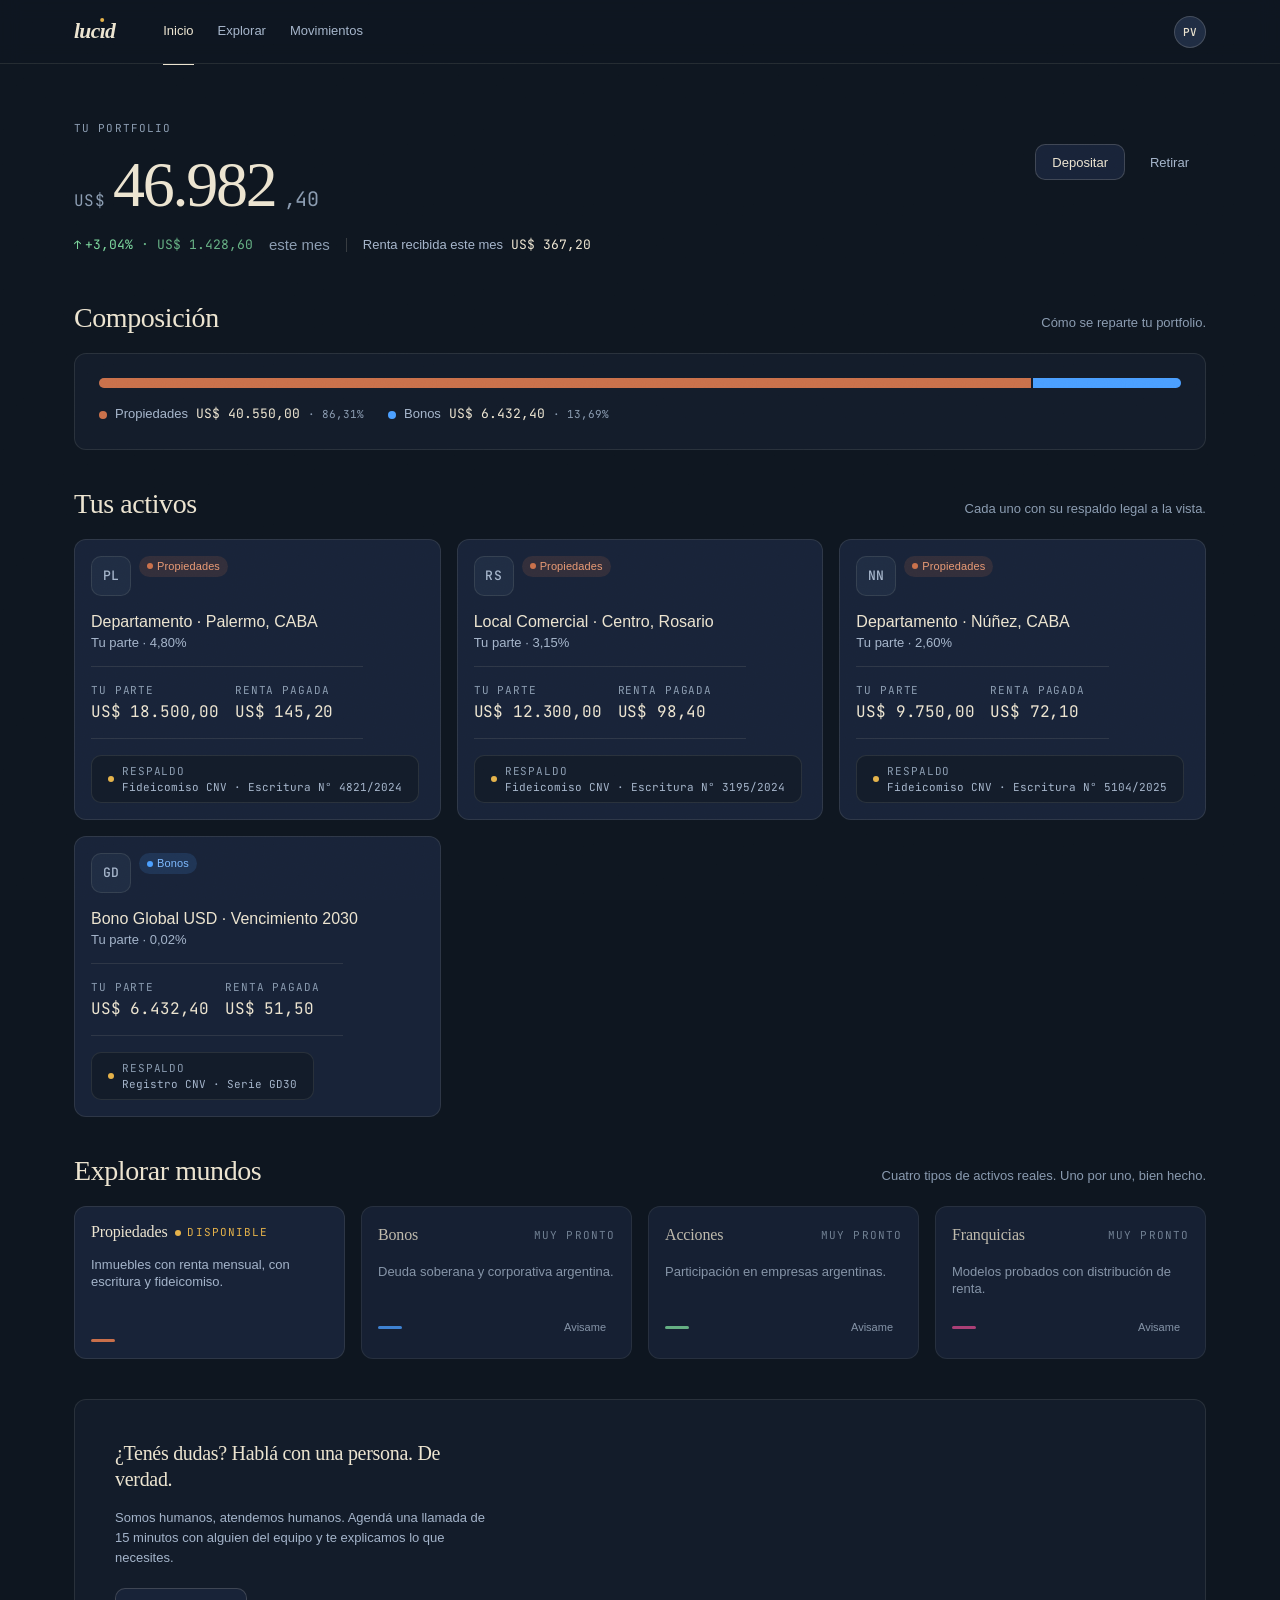
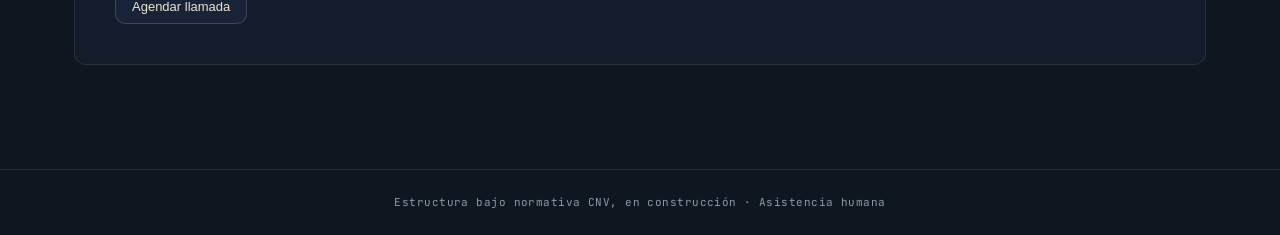
==== commit 6086db75: "Pulido del dashboard: confianza, accesibilidad y contraste - Respaldo "a la vista" elevado a artefac" ====
--- a/app.html
+++ b/app.html
@@ -60,7 +60,7 @@
 
           <div class="hero__total">
             <span class="hero__currency">US$</span>
-            <span class="hero__amount" data-total-int aria-live="polite">0</span><span class="hero__cents" data-total-dec>,00</span>
+            <span class="hero__amount" data-total-int>0</span><span class="hero__cents" data-total-dec>,00</span>
           </div>
 
           <div class="hero__meta">
@@ -145,6 +145,6 @@
 
   </div>
 
-  <script src="js/app.js?v=3"></script>
+  <script src="js/app.js?v=4"></script>
 </body>
 </html>
--- a/css/tokens.css
+++ b/css/tokens.css
@@ -21,7 +21,7 @@
      ============================================================ */
   --text-primary:   #ECE4D0;
   --text-secondary: #A4B4CA;
-  --text-muted:     #6D7D93;
+  --text-muted:     #899AAF;   /* AA en cuerpo chico sobre las 4 superficies */
   --text-disabled:  #4A5872;
 
   /* ============================================================
--- a/css/components.css
+++ b/css/components.css
@@ -199,6 +199,16 @@
   border-color: var(--border);
 }
 
+/* ---------- Foco por teclado ------------------------------------------
+   El :focus-visible global (tokens.css) fija border-radius: 4px, lo que
+   cuadra las esquinas de cards, botones y —peor— el avatar circular al
+   navegar con Tab. Acá le devolvemos a cada superficie su radio propio,
+   conservando el halo ámbar del outline global. */
+.btn:focus-visible { border-radius: var(--radius-sm); }
+.avatar:focus-visible { border-radius: var(--radius-full); }
+.asset:focus-visible,
+.world-tile--active:focus-visible { border-radius: var(--radius-md); }
+
 /* ---------- Chip de mundo --------------------------------------------- */
 .chip {
   display: inline-flex;
@@ -368,13 +378,19 @@
 
 .composition__segment {
   height: 100%;
-  transition: opacity var(--transition-fast);
+  transition: opacity var(--transition-base);
 }
 
 .composition__segment + .composition__segment {
   /* Gap sutil entre segmentos, sin encimar el color */
   box-shadow: -2px 0 0 0 var(--bg-1);
 }
+
+/* Resalte por mundo: al pasar por un segmento o su ítem de leyenda se
+   atenúan los demás. Feedback (200ms), no decoración. Bajo
+   prefers-reduced-motion el cambio es instantáneo (tokens.css anula las
+   transiciones), así que sigue siendo funcional sin movimiento. */
+.composition__segment.is-dim { opacity: 0.28; }
 
 .composition__legend {
   display: flex;
@@ -395,9 +411,14 @@
   border-radius: var(--radius-full);
 }
 
-.composition__name    { color: var(--text-secondary); }
+.composition__name    { color: var(--text-secondary); transition: color var(--transition-base); }
 .composition__value   { font-family: var(--font-mono); color: var(--text-primary); font-variant-numeric: tabular-nums; }
 .composition__percent { font-family: var(--font-mono); color: var(--text-muted); font-size: var(--text-xs); }
+
+/* Ítem de leyenda: participa del resalte por mundo. */
+.composition__item { transition: opacity var(--transition-base); }
+.composition__item.is-dim { opacity: 0.42; }
+.composition__item.is-active .composition__name { color: var(--text-primary); }
 
 /* ==========================================================================
    ASSET CARD — cada posición del portfolio
@@ -428,6 +449,12 @@
   transform: translateY(1px);
 }
 
+/* Pista de que la card es operable: el recuadro de iniciales se aviva al pasar. */
+.asset:hover .asset__id {
+  border-color: var(--border-strong);
+  color: var(--text-primary);
+}
+
 .asset__head {
   display: flex;
   align-items: flex-start;
@@ -503,10 +530,32 @@
   letter-spacing: -0.01em;
 }
 
+/* Respaldo "a la vista": tira teñida y recesada, para que se lea como el
+   artefacto de confianza que es (no como un label más). El punto ámbar —el
+   "haz" de lucid— hace de sello: este activo tiene su estructura legal a la
+   vista. No afirma verificación externa; marca que el respaldo está presente. */
 .asset__backing {
+  position: relative;
   display: flex;
   flex-direction: column;
   gap: 2px;
+  padding: var(--space-2) var(--space-3);
+  padding-left: calc(var(--space-3) + 14px);
+  background: var(--bg-1);
+  border: 1px solid var(--border);
+  border-radius: var(--radius-sm);
+}
+
+.asset__backing::before {
+  content: '';
+  position: absolute;
+  left: var(--space-3);
+  top: 50%;
+  transform: translateY(-50%);
+  width: 6px;
+  height: 6px;
+  border-radius: var(--radius-full);
+  background: var(--brand);
 }
 
 .asset__backing-label {
@@ -553,7 +602,9 @@
 }
 
 .world-tile--soon {
-  opacity: 0.55;
+  /* Recesado leve: el estado "Muy pronto" muteado ya comunica que no está
+     listo, así que no hace falta hundir la tile al punto de volverla ilegible. */
+  opacity: 0.8;
 }
 
 .world-tile__head {
@@ -577,6 +628,23 @@
   color: var(--text-muted);
   text-transform: uppercase;
   letter-spacing: 0.1em;
+}
+
+/* El mundo disponible se distingue del "muy pronto" con el ámbar de marca
+   y un punto — estado codificado en la forma, no solo en el texto. */
+.world-tile--active .world-tile__status {
+  color: var(--brand);
+}
+
+.world-tile--active .world-tile__status::before {
+  content: '';
+  display: inline-block;
+  width: 6px;
+  height: 6px;
+  margin-right: 6px;
+  border-radius: var(--radius-full);
+  background: var(--brand);
+  vertical-align: middle;
 }
 
 .world-tile__desc {
